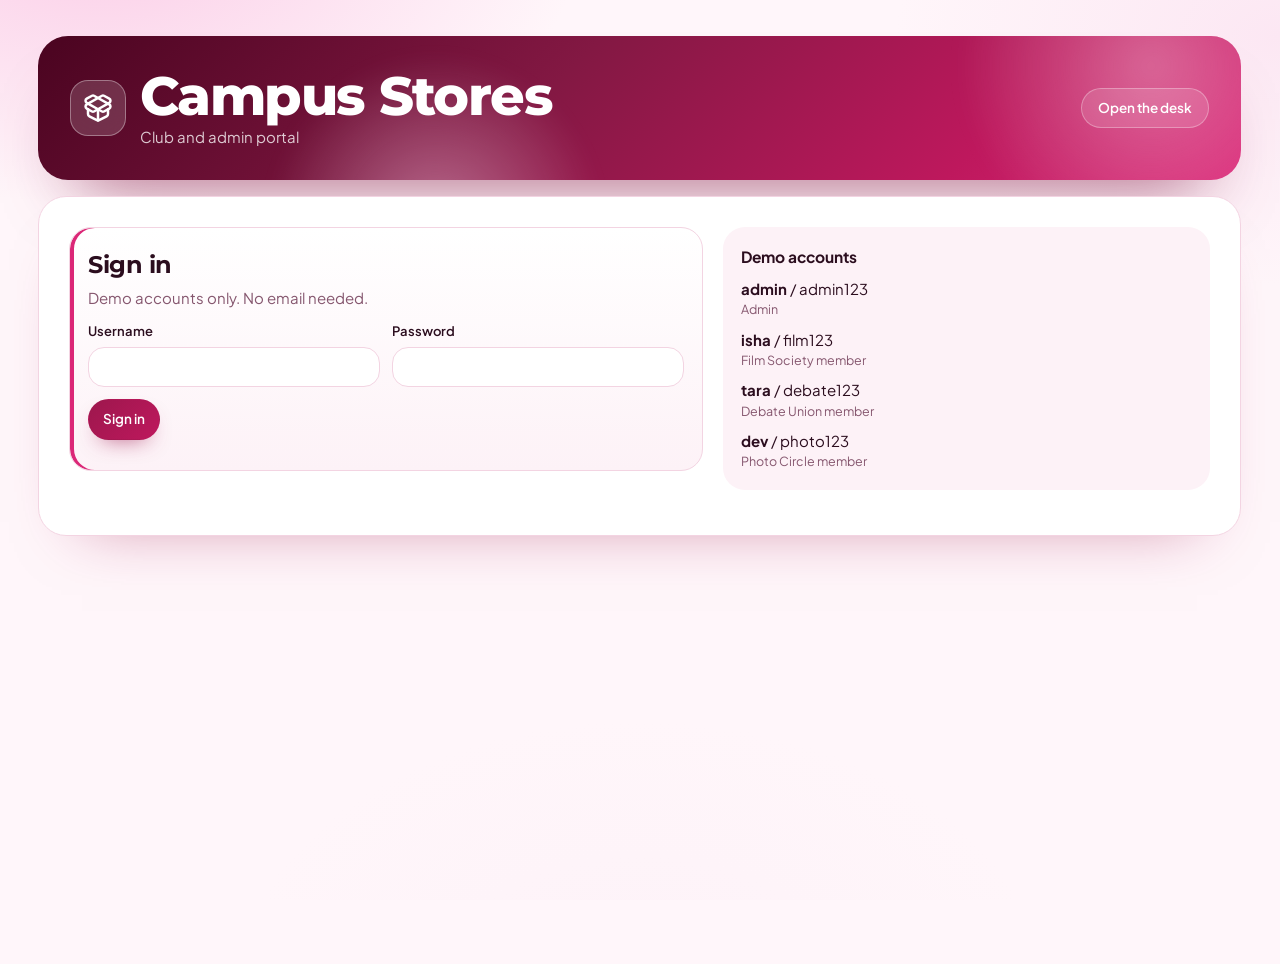
==== portal.html @ 27c88fe0 "Add club and admin portal with role-based dashboards and handovers" ====
<!doctype html>
<html lang="en">
  <head>
    <meta charset="utf-8" />
    <meta name="viewport" content="width=device-width, initial-scale=1" />
    <title>Campus Stores · Club and admin portal</title>
    <meta
      name="description"
      content="Club members request equipment, report issues and hand kit between clubs. Admins approve, allocate and track it."
    />
    <link rel="preconnect" href="https://fonts.googleapis.com" />
    <link rel="preconnect" href="https://fonts.gstatic.com" crossorigin />
    <link
      rel="stylesheet"
      href="https://fonts.googleapis.com/css2?family=Montserrat:wght@600;700;800&family=Plus+Jakarta+Sans:wght@400;500;600;700&display=swap"
    />
    <link rel="stylesheet" href="./styles.css?v=pink2" />
    <link rel="stylesheet" href="./portal.css?v=1" />
    <script defer src="./portal.js?v=1"></script>
  </head>
  <body>
    <svg xmlns="http://www.w3.org/2000/svg" width="0" height="0" aria-hidden="true" class="icon-library">
      <symbol id="icon-package-open" viewBox="0 0 24 24">
        <path d="M12 22v-9" />
        <path d="M15.17 2.21a1.67 1.67 0 0 1 1.63 0L21 4.57a1.93 1.93 0 0 1 0 3.36L8.82 14.79a1.655 1.655 0 0 1-1.64 0L3 12.430a1.93 1.93 0 0 1 0-3.36z" />
        <path d="M20 13v3.87a2.06 2.06 0 0 1-1.11 1.83l-6 3.08a1.93 1.93 0 0 1-1.78 0l-6-3.08A2.06 2.06 0 0 1 4 16.87V13" />
        <path d="M21 12.43a1.93 1.93 0 0 0 0-3.36L8.83 2.2a1.64 1.64 0 0 0-1.63 0L3 4.57a1.93 1.93 0 0 0 0 3.36l12.18 6.86a1.636 1.636 0 0 0 1.63 0z" />
      </symbol>
      <symbol id="icon-clipboard-list" viewBox="0 0 24 24">
        <rect width="8" height="4" x="8" y="2" rx="1" ry="1" />
        <path d="M16 4h2a2 2 0 0 1 2 2v14a2 2 0 0 1-2 2H6a2 2 0 0 1-2-2V6a2 2 0 0 1 2-2h2" />
        <path d="M12 11h4" /><path d="M12 16h4" /><path d="M8 11h.01" /><path d="M8 16h.01" />
      </symbol>
      <symbol id="icon-package" viewBox="0 0 24 24">
        <path d="M11 21.73a2 2 0 0 0 2 0l7-4A2 2 0 0 0 21 16V8a2 2 0 0 0-1-1.73l-7-4a2 2 0 0 0-2 0l-7 4A2 2 0 0 0 3 8v8a2 2 0 0 0 1 1.73z" />
        <path d="M12 22V12" /><polyline points="3.29 7 12 12 20.71 7" /><path d="m7.5 4.27 9 5.15" />
      </symbol>
      <symbol id="icon-book-open" viewBox="0 0 24 24">
        <path d="M12 7v14" />
        <path d="M3 18a1 1 0 0 1-1-1V4a1 1 0 0 1 1-1h5a4 4 0 0 1 4 4 4 4 0 0 1 4-4h5a1 1 0 0 1 1 1v13a1 1 0 0 1-1 1h-6a3 3 0 0 0-3 3 3 3 0 0 0-3-3z" />
      </symbol>
      <symbol id="icon-messages-square" viewBox="0 0 24 24">
        <path d="M16 10a2 2 0 0 1-2 2H6.828a2 2 0 0 0-1.414.586l-2.202 2.202A.71.71 0 0 1 2 14.286V4a2 2 0 0 1 2-2h10a2 2 0 0 1 2 2z" />
        <path d="M20 9a2 2 0 0 1 2 2v10.286a.71.71 0 0 1-1.212.502l-2.202-2.202A2 2 0 0 0 17.172 19H10a2 2 0 0 1-2-2v-1" />
      </symbol>
    </svg>
    <main>
      <div id="campus-stores" class="booting portal" data-portal></div>
    </main>
  </body>
</html>
---- styles.css ----
/* Campus Stores — dark pink & white */
:root {
  color-scheme: light;
  background: #fff6fa;
}
body {
  margin: 0;
  min-height: 100vh;
  padding: clamp(12px, 3vw, 36px) clamp(10px, 3vw, 40px) 28px;
  background:
    radial-gradient(48rem 26rem at 8% -6%, #fbcfe8 0%, transparent 62%),
    radial-gradient(40rem 26rem at 100% 4%, #fce7f3 0%, transparent 60%),
    radial-gradient(36rem 24rem at 50% 110%, #fdf2f8 0%, transparent 70%),
    #fff6fa;
  background-attachment: fixed;
}
body > main {
  max-width: 1240px;
  margin: 0 auto;
}
.icon-library {
  position: absolute;
  overflow: hidden;
  pointer-events: none;
}
.store-icon {
  fill: none;
  stroke: currentColor;
  stroke-width: 2;
  stroke-linecap: round;
  stroke-linejoin: round;
}

#campus-stores {
  --ink: #2b0d1e;
  --quiet: #85566e;
  --paper: #ffffff;
  --desk: #fdf2f7;
  --nav: #fce7f0;
  --sel: #9d174d;
  --sel2: #be185d;
  --inv: #ffffff;
  --line: #f3d4e2;
  --memo: #fdf0f6;
  --memotxt: #831843;
  --mark: #db2777;
  --ok: #e6f6ed;
  --oktxt: #1d6a43;
  --warn: #fff3d6;
  --warntxt: #7a5000;
  --alert: #ffe4df;
  --alerttxt: #b42318;
  --spring: cubic-bezier(0.2, 0.9, 0.25, 1.15);
  color: var(--ink);
  font:
    15px/1.55 "Plus Jakarta Sans",
    system-ui,
    "Segoe UI",
    sans-serif;
  container-type: inline-size;
}
#campus-stores * {
  box-sizing: border-box;
}
#campus-stores [hidden] {
  display: none !important;
}
#campus-stores h1,
#campus-stores h2,
#campus-stores h3,
#campus-stores p {
  margin: 0;
}
#campus-stores h1,
#campus-stores h2,
#campus-stores .wlabel {
  font-family: "Montserrat", "Plus Jakarta Sans", system-ui, sans-serif;
}
#campus-stores h1 {
  font-size: clamp(30px, 5.2cqw, 54px);
  font-weight: 800;
  line-height: 1.05;
  letter-spacing: -0.03em;
}
#campus-stores h2 {
  font-size: 24px;
  font-weight: 700;
  letter-spacing: -0.02em;
}
#campus-stores h3 {
  font-size: 15.5px;
  font-weight: 700;
}
#campus-stores .muted,
#campus-stores small {
  color: var(--quiet);
}
#campus-stores small {
  font-size: 12.5px;
}

/* ---------- Header with glass windows ---------- */
#campus-stores .mast {
  position: relative;
  overflow: hidden;
  isolation: isolate;
  border-radius: 30px;
  padding: clamp(18px, 3cqw, 32px);
  color: #fff;
  background: linear-gradient(135deg, #4a0420 0%, #831843 42%, #be185d 78%, #db2777 100%);
  box-shadow: 0 40px 70px -40px rgba(131, 24, 67, 0.75);
}
#campus-stores .mast::before,
#campus-stores .mast::after {
  content: "";
  position: absolute;
  z-index: -1;
  border-radius: 50%;
  filter: blur(10px);
  pointer-events: none;
}
#campus-stores .mast::before {
  width: 420px;
  height: 420px;
  right: -120px;
  top: -180px;
  background: radial-gradient(circle, rgba(255, 255, 255, 0.32), transparent 65%);
}
#campus-stores .mast::after {
  width: 360px;
  height: 360px;
  left: 18%;
  bottom: -220px;
  background: radial-gradient(circle, rgba(251, 207, 232, 0.45), transparent 65%);
}
#campus-stores .masttop,
#campus-stores .brandblock,
#campus-stores .mastside {
  display: flex;
  align-items: center;
  gap: 14px;
}
#campus-stores .masttop {
  justify-content: space-between;
  flex-wrap: wrap;
  gap: 16px 24px;
}
#campus-stores .mastside {
  flex-wrap: wrap;
  justify-content: flex-end;
}
#campus-stores .mast .muted,
#campus-stores .mast small {
  color: rgba(255, 255, 255, 0.78);
}
#campus-stores .brandmark {
  width: 56px;
  height: 56px;
  border-radius: 18px;
  display: grid;
  place-items: center;
  background: rgba(255, 255, 255, 0.16);
  border: 1px solid rgba(255, 255, 255, 0.35);
  backdrop-filter: blur(12px);
  -webkit-backdrop-filter: blur(12px);
}
#campus-stores .brandmark svg {
  width: 30px;
  height: 30px;
}
#campus-stores .glass,
#campus-stores .clock,
#campus-stores .modes,
#campus-stores .windows button {
  background: rgba(255, 255, 255, 0.13);
  border: 1px solid rgba(255, 255, 255, 0.3);
  backdrop-filter: blur(16px) saturate(140%);
  -webkit-backdrop-filter: blur(16px) saturate(140%);
}
#campus-stores .portal-link {
  color: var(--sel);
  background: #fff;
  text-decoration: none;
  font-weight: 700;
  font-size: 13.5px;
  padding: 10px 18px;
  border-radius: 999px;
  box-shadow: 0 10px 24px -14px rgba(0, 0, 0, 0.5);
}
#campus-stores .clock {
  display: grid;
  text-align: right;
  padding: 8px 16px;
  border-radius: 18px;
}
#campus-stores .clock strong {
  font-variant-numeric: tabular-nums;
  font-weight: 700;
}
#campus-stores .modes {
  display: inline-flex;
  padding: 4px;
  gap: 4px;
  border-radius: 999px;
}
#campus-stores .mast .modes button {
  border: 0;
  border-radius: 999px;
  background: transparent;
  color: #fff;
  padding: 7px 14px;
  font-size: 13px;
}
#campus-stores .mast .modes button[aria-pressed="true"] {
  background: #fff;
  color: var(--sel);
  box-shadow: 0 6px 18px -8px rgba(0, 0, 0, 0.35);
}
#campus-stores .windows {
  display: grid;
  grid-template-columns: repeat(4, minmax(0, 1fr));
  gap: 12px;
  margin-top: clamp(18px, 3cqw, 28px);
}
#campus-stores .windows button {
  display: grid;
  grid-template-columns: auto 1fr;
  grid-template-rows: auto auto;
  align-items: center;
  column-gap: 12px;
  text-align: left;
  min-height: 84px;
  padding: 14px 16px;
  border-radius: 22px;
  color: #fff;
  transition:
    transform 0.35s var(--spring),
    background-color 0.25s,
    box-shadow 0.35s;
}
#campus-stores .windows button:hover {
  transform: translateY(-4px);
  background: rgba(255, 255, 255, 0.22);
  border-color: rgba(255, 255, 255, 0.5);
}
#campus-stores .windows button[aria-pressed="true"] {
  background: #fff;
  color: var(--sel);
  border-color: #fff;
  box-shadow: 0 18px 36px -18px rgba(0, 0, 0, 0.45);
}
#campus-stores .wicon {
  grid-row: span 2;
  width: 42px;
  height: 42px;
  border-radius: 14px;
  display: grid;
  place-items: center;
  background: rgba(255, 255, 255, 0.18);
}
#campus-stores .windows button[aria-pressed="true"] .wicon {
  background: var(--nav);
}
#campus-stores .wicon svg {
  width: 21px;
  height: 21px;
}
#campus-stores .wlabel {
  font-size: 15.5px;
  font-weight: 700;
  line-height: 1.2;
}
#campus-stores .windows small {
  color: inherit;
  opacity: 0.78;
  font-weight: 500;
}

/* ---------- Shift card ---------- */
#campus-stores .shift {
  display: flex;
  align-items: center;
  justify-content: space-between;
  gap: 16px;
  margin-top: 16px;
  padding: 18px 22px;
  border-radius: 24px;
  background: rgba(255, 255, 255, 0.72);
  border: 1px solid var(--line);
  backdrop-filter: blur(14px);
  -webkit-backdrop-filter: blur(14px);
  box-shadow: 0 24px 50px -36px rgba(157, 23, 77, 0.45);
}
#campus-stores .shifttext {
  max-width: 72ch;
  display: grid;
  gap: 2px;
}
#campus-stores .progress {
  width: min(260px, 100%);
  height: 6px;
  border-radius: 999px;
  background: var(--nav);
  overflow: hidden;
  margin-bottom: 8px;
}
#campus-stores .progress i {
  display: block;
  height: 100%;
  width: 33%;
  border-radius: inherit;
  background: linear-gradient(90deg, var(--sel), var(--mark));
  transition: width 0.7s var(--spring);
}
#campus-stores .shift .step {
  color: var(--mark);
  font-weight: 700;
}
#campus-stores .shift b {
  font-family: "Montserrat", "Plus Jakarta Sans", sans-serif;
  font-size: 17px;
  color: var(--sel);
}
#campus-stores .shift p {
  color: var(--ink);
}
#campus-stores .shift button {
  flex-shrink: 0;
}
#campus-stores [data-action="advance"] {
  background: linear-gradient(135deg, var(--sel), var(--mark));
  color: #fff;
  border-color: transparent;
  padding: 11px 20px;
  box-shadow: 0 14px 28px -14px rgba(190, 24, 93, 0.8);
}

/* ---------- Controls ---------- */
#campus-stores button,
#campus-stores select,
#campus-stores input,
#campus-stores textarea {
  font: inherit;
  color: var(--ink);
  border: 1px solid var(--line);
  background-color: var(--paper);
  min-width: 0;
  padding: 9px 14px;
}
#campus-stores button {
  font-size: 13.5px;
  font-weight: 600;
  cursor: pointer;
  border-radius: 999px;
  transition:
    transform 0.25s var(--spring),
    border-color 0.2s,
    background-color 0.2s,
    box-shadow 0.25s;
}
#campus-stores button:hover {
  border-color: var(--sel2);
}
#campus-stores button:active {
  transform: scale(0.97);
}
#campus-stores .primary {
  background: linear-gradient(135deg, var(--sel), var(--sel2));
  color: var(--inv);
  border-color: transparent;
  box-shadow: 0 10px 22px -12px rgba(157, 23, 77, 0.8);
}
#campus-stores .primary:hover {
  transform: translateY(-1px);
  box-shadow: 0 14px 26px -12px rgba(157, 23, 77, 0.85);
}
#campus-stores select,
#campus-stores input,
#campus-stores textarea {
  border-radius: 16px;
  transition:
    border-color 0.2s,
    box-shadow 0.2s;
}
#campus-stores select {
  appearance: none;
  -webkit-appearance: none;
  cursor: pointer;
  padding-right: 40px;
  background-image: url("data:image/svg+xml,%3Csvg xmlns='http://www.w3.org/2000/svg' width='12' height='8' viewBox='0 0 12 8'%3E%3Cpath d='M1 1.5 6 6.5 11 1.5' fill='none' stroke='%239d174d' stroke-width='2' stroke-linecap='round' stroke-linejoin='round'/%3E%3C/svg%3E");
  background-repeat: no-repeat;
  background-position: right 16px center;
}
#campus-stores select:hover,
#campus-stores input:hover,
#campus-stores textarea:hover {
  border-color: #e9a9c6;
}
#campus-stores :is(select, input, textarea):focus {
  border-color: var(--mark);
  box-shadow: 0 0 0 4px rgba(219, 39, 119, 0.14);
  outline: none;
}
#campus-stores :is(button, summary):focus-visible,
#campus-stores input[type="checkbox"]:focus-visible {
  outline: 3px solid rgba(219, 39, 119, 0.55);
  outline-offset: 2px;
}
#campus-stores button:disabled {
  opacity: 0.5;
  cursor: not-allowed;
}

/* ---------- Page ---------- */
#campus-stores .page {
  margin-top: 16px;
  padding: clamp(18px, 3cqw, 30px);
  min-height: 340px;
  background: var(--paper);
  border: 1px solid var(--line);
  border-radius: 28px;
  box-shadow: 0 30px 60px -44px rgba(157, 23, 77, 0.5);
  min-width: 0;
}
#campus-stores .sectionhead,
#campus-stores .statusbar,
#campus-stores .buttons {
  display: flex;
  align-items: center;
  gap: 10px;
}
#campus-stores .sectionhead {
  justify-content: space-between;
  flex-wrap: wrap;
  margin-bottom: 16px;
}
#campus-stores .sectionhead small {
  margin-top: 2px;
  display: block;
}
#campus-stores .row {
  border-top: 1px solid var(--line);
  display: grid;
  grid-template-columns: minmax(0, 1fr) auto;
  align-items: center;
  gap: 10px;
  padding: 12px 0;
}
#campus-stores .row small,
#campus-stores label span {
  display: block;
}
#campus-stores .row > div:last-child {
  display: flex;
  flex-wrap: wrap;
  gap: 8px;
  align-items: center;
  justify-content: flex-end;
}
#campus-stores .tag {
  background: var(--desk);
  color: var(--quiet);
  font-size: 12px;
  font-weight: 600;
  padding: 4px 11px;
  border-radius: 999px;
  display: inline-block;
}
#campus-stores .good,
#campus-stores .tag.good {
  background: var(--ok);
  color: var(--oktxt);
}
#campus-stores .tag.warn {
  background: var(--warn);
  color: var(--warntxt);
}
#campus-stores .tag.alert {
  background: var(--alert);
  color: var(--alerttxt);
  font-weight: 700;
}
#campus-stores .record {
  margin-top: 14px;
  padding: 14px 16px;
  background: var(--desk);
  border-left: 4px solid var(--sel2);
  border-radius: 6px 18px 18px 6px;
}
#campus-stores .record p {
  margin-top: 5px;
}
#campus-stores .record ul {
  margin: 6px 0 0;
}
#campus-stores .buttons {
  flex-wrap: wrap;
  margin: 12px 0;
}
#campus-stores .buttons button[aria-pressed="true"] {
  background: var(--sel);
  color: var(--inv);
  border-color: var(--sel);
}
#campus-stores .buttons label {
  display: flex;
  gap: 8px;
  align-items: center;
  font-weight: 600;
}
#campus-stores .form {
  display: grid;
  grid-template-columns: repeat(2, minmax(0, 1fr));
  gap: 12px;
  margin: 12px 0;
}
#campus-stores .form label,
#campus-stores .still label,
#campus-stores .lookup label {
  font-size: 13px;
  font-weight: 600;
  min-width: 0;
}
#campus-stores .form label span,
#campus-stores .still label span,
#campus-stores .lookup label span {
  margin-bottom: 5px;
}
#campus-stores .form :is(select, input, textarea),
#campus-stores .still select,
#campus-stores .lookup input,
#campus-stores .picklist select {
  width: 100%;
  font-weight: 400;
}
#campus-stores .full {
  grid-column: 1/-1;
}
#campus-stores textarea {
  resize: vertical;
}

/* ---------- Status bar (floating glass pill) ---------- */
#campus-stores .statusbar {
  justify-content: space-between;
  flex-wrap: wrap;
  margin-top: 16px;
  padding: 8px 8px 8px 20px;
  border-radius: 999px;
  background: rgba(255, 255, 255, 0.78);
  border: 1px solid var(--line);
  backdrop-filter: blur(16px);
  -webkit-backdrop-filter: blur(16px);
  box-shadow: 0 18px 40px -26px rgba(157, 23, 77, 0.55);
  color: var(--quiet);
  font-size: 13px;
}
#campus-stores .statusbar span {
  flex: 1 1 200px;
}
#campus-stores .statusbar button {
  font-size: 12.5px;
  padding: 7px 14px;
}

/* ---------- Proposed desk components ---------- */
#campus-stores .stats {
  display: flex;
  flex-wrap: wrap;
  gap: 8px;
  margin-bottom: 16px;
}
#campus-stores .stat {
  font-size: 12.5px;
  padding: 5px 12px;
  border: 1px solid var(--line);
  border-radius: 999px;
  color: var(--quiet);
}
#campus-stores .stat b {
  color: var(--ink);
}
#campus-stores .stat.warn {
  background: var(--warn);
  border-color: transparent;
  color: var(--warntxt);
}
#campus-stores .stat.alert {
  background: var(--alert);
  border-color: transparent;
  color: var(--alerttxt);
}
#campus-stores .stat.warn b,
#campus-stores .stat.alert b {
  color: inherit;
}
#campus-stores .lookup {
  display: flex;
  flex-wrap: wrap;
  align-items: flex-end;
  justify-content: space-between;
  gap: 4px 12px;
}
#campus-stores .lookup label {
  flex: 1 1 240px;
}
#campus-stores .lookup input {
  padding: 11px 18px;
  border-radius: 999px;
}
#campus-stores .kit {
  border: 1px solid var(--line);
  border-radius: 22px;
  margin-top: 14px;
  overflow: hidden;
}
#campus-stores .kit header {
  display: flex;
  justify-content: space-between;
  align-items: center;
  gap: 10px;
  padding: 12px 16px;
  background: linear-gradient(90deg, var(--desk), #fff);
  border-bottom: 1px solid var(--line);
}
#campus-stores .kit header small {
  display: block;
}
#campus-stores .kit ul,
#campus-stores .picklist,
#campus-stores .checklist,
#campus-stores .kitstatus ul {
  list-style: none;
  margin: 0;
  padding: 0;
}
#campus-stores .kit ul {
  padding: 0 16px;
}
#campus-stores .unit {
  display: grid;
  grid-template-columns: minmax(0, 1fr) auto;
  align-items: center;
  gap: 10px;
  padding: 12px 0;
}
#campus-stores .unit + .unit {
  border-top: 1px solid var(--line);
}
#campus-stores .unit small {
  display: block;
}
#campus-stores .trail {
  margin-top: 5px;
  font-size: 12.5px;
  color: var(--quiet);
}
#campus-stores .trail.expect {
  display: inline-block;
  padding: 3px 10px;
  border-radius: 999px;
  background: var(--warn);
  color: var(--warntxt);
  font-weight: 700;
}
#campus-stores .panel {
  margin-top: 16px;
  padding: 18px;
  border: 1px solid var(--line);
  border-radius: 22px;
  background: linear-gradient(180deg, #fff, var(--desk));
  box-shadow: inset 4px 0 0 var(--mark);
}
#campus-stores .panel > p.muted {
  margin-top: 3px;
}
#campus-stores .fixed {
  display: grid;
  align-content: start;
  font-size: 13px;
}
#campus-stores .fixed span {
  font-weight: 600;
  margin-bottom: 5px;
}
#campus-stores .fixed strong {
  padding: 9px 0 0;
  font-size: 15px;
  color: var(--sel);
}
#campus-stores .picklist,
#campus-stores .checklist {
  display: grid;
  gap: 10px;
  margin: 14px 0;
}
#campus-stores .picklist li {
  display: grid;
  gap: 5px;
  padding: 12px 14px;
  background: #fff;
  border: 1px solid var(--line);
  border-radius: 18px;
}
#campus-stores .picktype {
  display: block;
  font-size: 13px;
  font-weight: 700;
  margin-bottom: 4px;
}
#campus-stores .checklist li {
  padding: 12px 14px;
  background: #fff;
  border: 1px solid var(--line);
  border-radius: 18px;
  transition:
    background-color 0.25s,
    transform 0.3s var(--spring);
}
#campus-stores .checklist li.ticked {
  background: var(--ok);
  border-color: transparent;
}
#campus-stores .check {
  display: flex;
  gap: 12px;
  align-items: flex-start;
  cursor: pointer;
}
#campus-stores .check input {
  width: 21px;
  height: 21px;
  margin: 1px 0 0;
  padding: 0;
  flex-shrink: 0;
  accent-color: var(--sel);
}
#campus-stores .check strong,
#campus-stores .check small {
  display: block;
}
#campus-stores .tagcheck {
  margin: 10px 0 0 33px;
  padding: 7px 12px;
  border-radius: 14px;
  font-size: 12.5px;
  background: var(--warn);
  color: var(--warntxt);
}
#campus-stores .still {
  border: 0;
  margin: 12px 0 0 33px;
  padding: 0;
  display: grid;
  grid-template-columns: repeat(2, minmax(0, 1fr));
  gap: 10px;
}
#campus-stores .still legend {
  font-size: 12.5px;
  color: var(--alerttxt);
  font-weight: 700;
  padding: 0;
  margin-bottom: 8px;
}
#campus-stores .formerror {
  color: var(--alerttxt);
  font-size: 13px;
  font-weight: 700;
  margin-bottom: 6px;
}
#campus-stores .formerror:empty {
  display: none;
}
#campus-stores .msgs,
#campus-stores .kitstatus {
  margin-top: 16px;
}
#campus-stores .msgs h3,
#campus-stores .kitstatus h3 {
  font-size: 13.5px;
}
#campus-stores .msgs blockquote {
  margin: 8px 0 0;
  padding: 10px 14px;
  border-radius: 18px;
  background: var(--memo);
  color: var(--memotxt);
}
#campus-stores .msgs small {
  color: inherit;
  opacity: 0.85;
}
#campus-stores .msgs p {
  margin-top: 2px;
}
#campus-stores .kitstatus ul {
  margin-top: 6px;
}
#campus-stores .kitstatus li {
  display: flex;
  justify-content: space-between;
  align-items: center;
  gap: 8px;
  padding: 9px 0;
  border-top: 1px solid var(--line);
}
#campus-stores .empty {
  padding: 20px 0 6px;
  color: var(--quiet);
}
#campus-stores .gear {
  width: 40px;
  height: 40px;
  border-radius: 14px;
  display: grid;
  place-items: center;
  background: linear-gradient(135deg, #fce7f0, #fbcfe2);
  color: var(--sel);
  flex-shrink: 0;
}
#campus-stores .gear svg {
  width: 20px;
  height: 20px;
}
#campus-stores .row.has-gear,
#campus-stores .unit.has-gear {
  grid-template-columns: auto minmax(0, 1fr) auto;
  gap: 14px;
}

/* ---------- Motion ---------- */
@keyframes cs-rise {
  from {
    opacity: 0;
    transform: translateY(26px) scale(0.98);
  }
  to {
    opacity: 1;
    transform: none;
  }
}
@keyframes cs-window {
  from {
    opacity: 0;
    transform: translateY(34px) rotateX(18deg) scale(0.94);
  }
  to {
    opacity: 1;
    transform: none;
  }
}
@keyframes cs-swap {
  from {
    opacity: 0;
    transform: translateY(14px);
  }
  to {
    opacity: 1;
    transform: none;
  }
}
@media (prefers-reduced-motion: no-preference) {
  #campus-stores.booting .mast {
    animation: cs-rise 0.8s var(--spring) both;
  }
  #campus-stores.booting .brandblock,
  #campus-stores.booting .mastside {
    animation: cs-rise 0.8s var(--spring) 0.12s both;
  }
  #campus-stores.booting .windows {
    perspective: 900px;
  }
  #campus-stores.booting .windows button {
    animation: cs-window 0.85s var(--spring) both;
  }
  #campus-stores.booting .windows button:nth-child(1) {
    animation-delay: 0.22s;
  }
  #campus-stores.booting .windows button:nth-child(2) {
    animation-delay: 0.3s;
  }
  #campus-stores.booting .windows button:nth-child(3) {
    animation-delay: 0.38s;
  }
  #campus-stores.booting .windows button:nth-child(4) {
    animation-delay: 0.46s;
  }
  #campus-stores.booting .shift {
    animation: cs-rise 0.8s var(--spring) 0.5s both;
  }
  #campus-stores.booting .page {
    animation: cs-rise 0.85s var(--spring) 0.6s both;
  }
  #campus-stores .page.enter {
    animation: cs-swap 0.45s var(--spring) both;
  }
  #campus-stores [data-reveal] {
    transition:
      opacity 0.4s ease,
      transform 0.5s var(--spring);
    transition-delay: calc(var(--i, 0) * 55ms);
  }
  #campus-stores [data-reveal]:not(.in) {
    opacity: 0;
    transform: translateY(16px);
  }
  #campus-stores [data-reveal] .gear {
    transition: transform 0.55s cubic-bezier(0.3, 1.6, 0.5, 1);
    transition-delay: calc(var(--i, 0) * 55ms + 100ms);
  }
  #campus-stores [data-reveal]:not(.in) .gear {
    transform: scale(0.3) rotate(-16deg);
  }
}

/* ---------- Responsive ---------- */
@container (max-width: 760px) {
  #campus-stores .windows {
    grid-template-columns: repeat(2, minmax(0, 1fr));
  }
  #campus-stores .shift {
    flex-wrap: wrap;
  }
  #campus-stores .mastside {
    justify-content: flex-start;
  }
  #campus-stores .clock {
    text-align: left;
  }
}
@container (max-width: 460px) {
  #campus-stores .form,
  #campus-stores .still {
    grid-template-columns: minmax(0, 1fr);
  }
  #campus-stores .still,
  #campus-stores .tagcheck {
    margin-left: 0;
  }
  #campus-stores .windows button {
    grid-template-columns: minmax(0, 1fr);
    min-height: 0;
    padding: 12px;
    row-gap: 6px;
  }
  #campus-stores .wicon {
    grid-row: auto;
    width: 36px;
    height: 36px;
  }
  #campus-stores .brandmark {
    display: none;
  }
  #campus-stores .unit,
  #campus-stores .row.has-gear,
  #campus-stores .unit.has-gear {
    grid-template-columns: auto minmax(0, 1fr);
  }
  #campus-stores .row.has-gear > div:last-child,
  #campus-stores .unit.has-gear > div:last-child {
    grid-column: 2;
    justify-content: flex-start;
  }
  #campus-stores .kit header {
    flex-wrap: wrap;
  }
  #campus-stores .statusbar {
    border-radius: 22px;
  }
}
@media (pointer: coarse) {
  #campus-stores button,
  #campus-stores select {
    min-height: 44px;
  }
}
---- portal.css ----
#campus-stores.portal .backlink,
#campus-stores.portal .ghost {
  color: #fff;
  text-decoration: none;
  font-weight: 600;
  font-size: 13.5px;
  padding: 9px 16px;
  border-radius: 999px;
  background: rgba(255, 255, 255, 0.13);
  border: 1px solid rgba(255, 255, 255, 0.3);
}
#campus-stores.portal .login {
  display: grid;
  grid-template-columns: minmax(0, 1.3fr) minmax(0, 1fr);
  gap: 20px;
  align-items: start;
}
#campus-stores.portal .login .panel {
  margin-top: 0;
}
#campus-stores.portal .demo {
  padding: 18px;
  border-radius: 22px;
  background: var(--desk);
}
#campus-stores.portal .demo ul {
  margin: 8px 0 0;
  padding: 0;
  list-style: none;
  display: grid;
  gap: 8px;
}
#campus-stores.portal .demo small {
  display: block;
}
#campus-stores.portal .sub {
  margin: 22px 0 4px;
  font-size: 14px;
  color: var(--sel);
}
#campus-stores.portal .inline {
  display: flex;
  gap: 6px;
  flex-wrap: wrap;
}
#campus-stores.portal .inline input {
  padding: 7px 12px;
}
#campus-stores.portal .pad {
  padding: 0 16px 14px;
}
#campus-stores.portal .proof {
  display: block;
  max-width: 220px;
  margin-top: 8px;
  border-radius: 14px;
  border: 1px solid var(--line);
}
#campus-stores.portal input[type="file"] {
  padding: 7px 10px;
  width: 100%;
}
#campus-stores.portal .kit header .tag {
  flex-shrink: 0;
}
@container (max-width: 760px) {
  #campus-stores.portal .login {
    grid-template-columns: minmax(0, 1fr);
  }
}
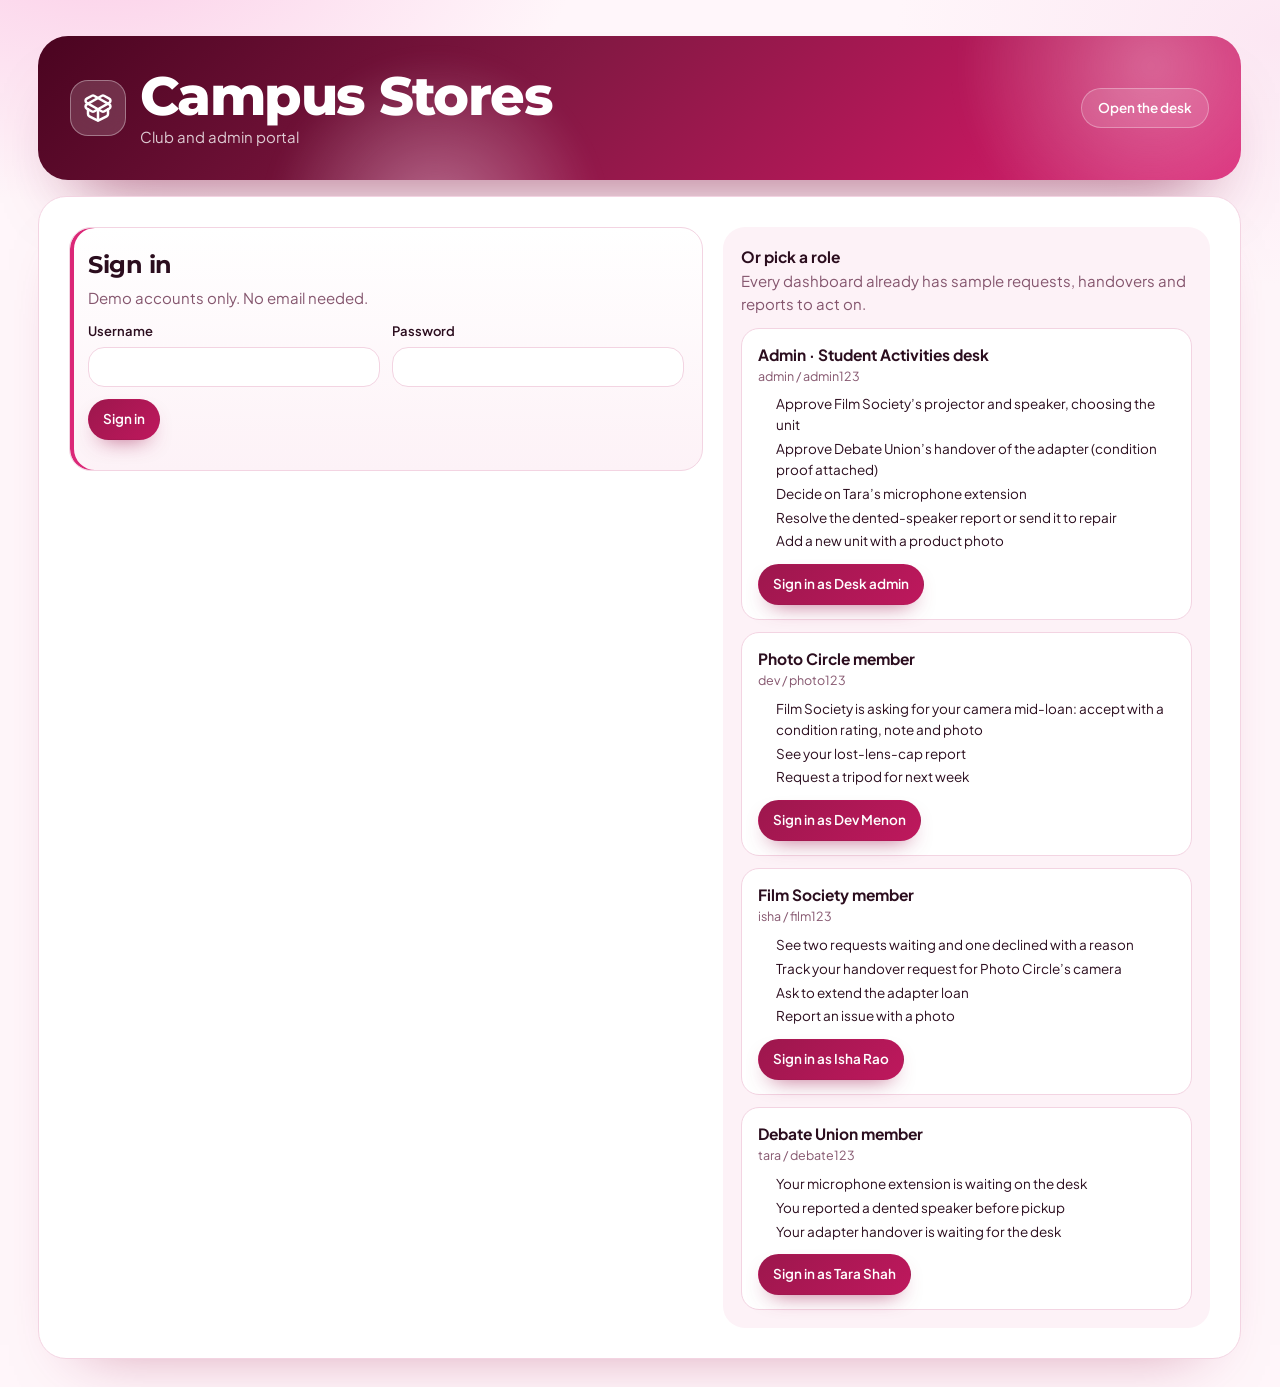
==== commit 64ff1d49: "Seed demo data for every role and add one-click role cards" ====
--- a/portal.html
+++ b/portal.html
@@ -15,8 +15,8 @@
       href="https://fonts.googleapis.com/css2?family=Montserrat:wght@600;700;800&family=Plus+Jakarta+Sans:wght@400;500;600;700&display=swap"
     />
     <link rel="stylesheet" href="./styles.css?v=pink2" />
-    <link rel="stylesheet" href="./portal.css?v=1" />
-    <script defer src="./portal.js?v=1"></script>
+    <link rel="stylesheet" href="./portal.css?v=2" />
+    <script defer src="./portal.js?v=2"></script>
   </head>
   <body>
     <svg xmlns="http://www.w3.org/2000/svg" width="0" height="0" aria-hidden="true" class="icon-library">
@@ -39,6 +39,28 @@
         <path d="M12 7v14" />
         <path d="M3 18a1 1 0 0 1-1-1V4a1 1 0 0 1 1-1h5a4 4 0 0 1 4 4 4 4 0 0 1 4-4h5a1 1 0 0 1 1 1v13a1 1 0 0 1-1 1h-6a3 3 0 0 0-3 3 3 3 0 0 0-3-3z" />
       </symbol>
+      <symbol id="icon-camera" viewBox="0 0 24 24">
+        <path d="M14.5 4h-5L7 7H4a2 2 0 0 0-2 2v9a2 2 0 0 0 2 2h16a2 2 0 0 0 2-2V9a2 2 0 0 0-2-2h-3l-2.5-3z" />
+        <circle cx="12" cy="13" r="3" />
+      </symbol>
+      <symbol id="icon-projector" viewBox="0 0 24 24">
+        <path d="M5 7 3 5" /><path d="M9 6V3" /><path d="m13 7 2-2" /><circle cx="9" cy="13" r="3" />
+        <path d="M11.83 12H20a2 2 0 0 1 2 2v4a2 2 0 0 1-2 2H4a2 2 0 0 1-2-2v-4a2 2 0 0 1 2-2h2.17" /><path d="M16 16h2" />
+      </symbol>
+      <symbol id="icon-speaker" viewBox="0 0 24 24">
+        <rect width="16" height="20" x="4" y="2" rx="2" /><path d="M12 6h.01" /><circle cx="12" cy="14" r="4" /><path d="M12 14h.01" />
+      </symbol>
+      <symbol id="icon-cable" viewBox="0 0 24 24">
+        <path d="M17 21v-2a1 1 0 0 1-1-1v-1a2 2 0 0 1 2-2h2a2 2 0 0 1 2 2v1a1 1 0 0 1-1 1" />
+        <path d="M19 15V6.5a1 1 0 0 0-7 0v11a1 1 0 0 1-7 0V9" /><path d="M21 21v-2h-4" /><path d="M3 5h4V3" />
+        <path d="M7 5a1 1 0 0 1 1 1v1a2 2 0 0 1-2 2H4a2 2 0 0 1-2-2V6a1 1 0 0 1 1-1V3" />
+      </symbol>
+      <symbol id="icon-mic" viewBox="0 0 24 24">
+        <path d="M12 2a3 3 0 0 0-3 3v7a3 3 0 0 0 6 0V5a3 3 0 0 0-3-3Z" /><path d="M19 10v2a7 7 0 0 1-14 0v-2" /><line x1="12" x2="12" y1="19" y2="22" />
+      </symbol>
+      <symbol id="icon-tripod" viewBox="0 0 24 24">
+        <rect x="8" y="2" width="8" height="5" rx="1" /><path d="M12 7v3" /><path d="M12 10 5 22" /><path d="m12 10 7 12" /><path d="M12 10v12" />
+      </symbol>
       <symbol id="icon-messages-square" viewBox="0 0 24 24">
         <path d="M16 10a2 2 0 0 1-2 2H6.828a2 2 0 0 0-1.414.586l-2.202 2.202A.71.71 0 0 1 2 14.286V4a2 2 0 0 1 2-2h10a2 2 0 0 1 2 2z" />
         <path d="M20 9a2 2 0 0 1 2 2v10.286a.71.71 0 0 1-1.212.502l-2.202-2.202A2 2 0 0 0 17.172 19H10a2 2 0 0 1-2-2v-1" />
--- a/portal.css
+++ b/portal.css
@@ -63,6 +63,41 @@
 #campus-stores.portal .kit header .tag {
   flex-shrink: 0;
 }
+#campus-stores.portal .hint {
+  margin: 0 0 16px;
+  padding: 10px 16px;
+  border-radius: 16px;
+  background: var(--memo);
+  color: var(--memotxt);
+  font-weight: 600;
+  font-size: 13.5px;
+}
+#campus-stores.portal .roles {
+  display: grid;
+  gap: 12px;
+  margin-top: 12px;
+}
+#campus-stores.portal .role {
+  padding: 14px 16px;
+  border-radius: 18px;
+  background: #fff;
+  border: 1px solid var(--line);
+}
+#campus-stores.portal .role ul {
+  margin: 8px 0 12px;
+  padding-left: 18px;
+  display: block;
+  font-size: 13.5px;
+}
+#campus-stores.portal .role li {
+  margin-top: 3px;
+}
+#campus-stores.portal .gearphoto {
+  width: 40px;
+  height: 40px;
+  border-radius: 14px;
+  object-fit: cover;
+}
 @container (max-width: 760px) {
   #campus-stores.portal .login {
     grid-template-columns: minmax(0, 1fr);
